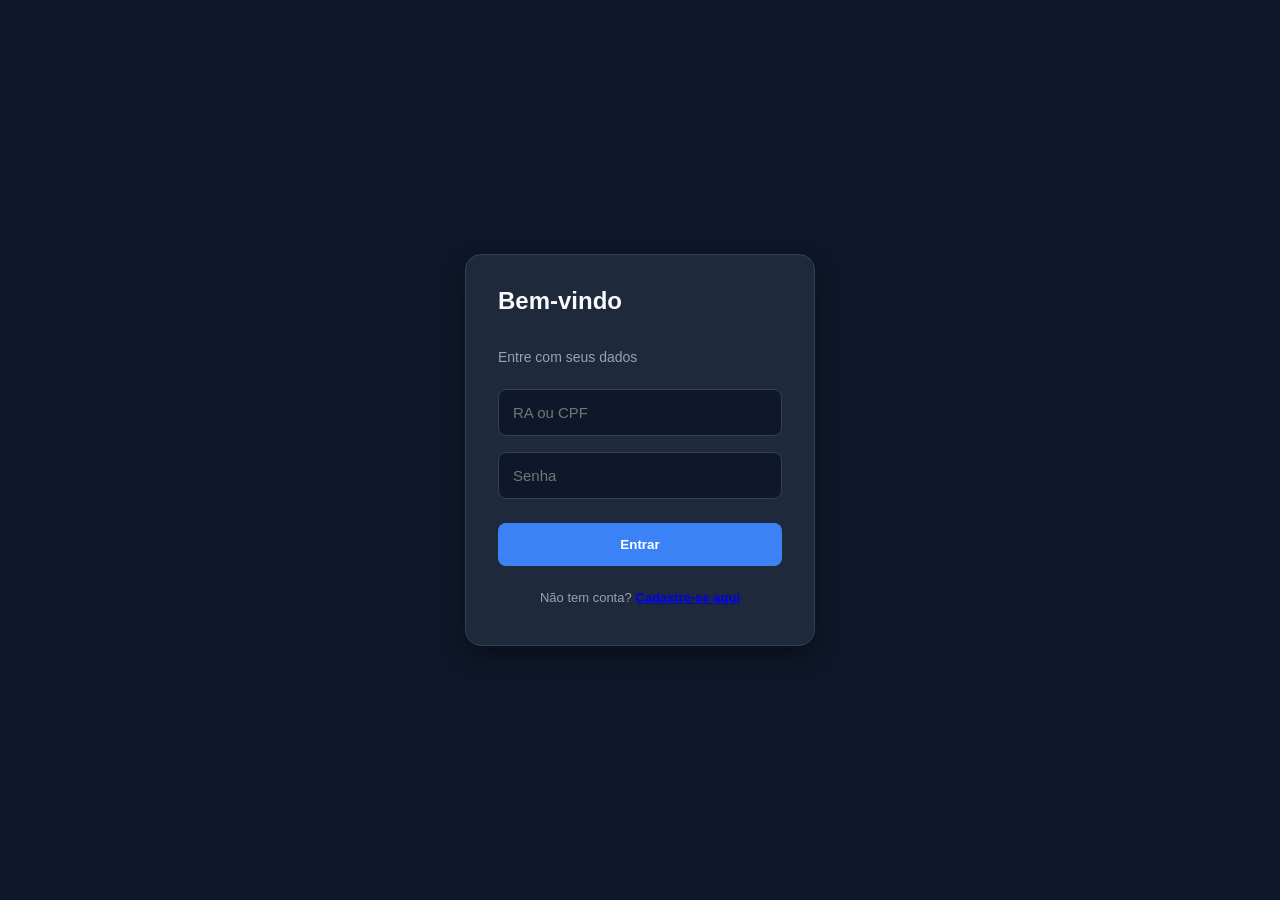
==== index.html @ c2293a30 "feat: estructure and stilization login" ====
<!DOCTYPE html>
<html lang="pt-BR">

<head>
    <meta charset="UTF-8">
    <meta name="viewport" content="width=device-width, initial-scale=1.0">
    <title>Acesso - Bilhete Único</title>
    <link rel="stylesheet" href="Styles/Login.css">
    <script src="scripts/login.js" defer></script>
</head>

<body>

    <div class="container">

        <form id="login-form">
            <h2>Bem-vindo</h2>
            <p>Entre com seus dados</p>
            <input type="text" placeholder="RA ou CPF" required>
            <input type="password" placeholder="Senha" required>
            <button type="submit">Entrar</button>
            <p class="toggle-link">Não tem conta? <span onclick="toggleForm()"><a href="pages/cadastro.html">Cadastre-se aqui</a></span></p>
        </form>

        <form id="register-form" style="display: none;">
            <h2>Criar Conta</h2>
            <p>Preencha os dados escolares</p>
            <input type="text" placeholder="Nome Completo" required>
            <input type="text" placeholder="RA ou CPF" required>
            <input type="password" placeholder="Crie uma senha" required>
            <button type="submit">Finalizar Cadastro</button>
            <p class="toggle-link">Já possui conta? <span onclick="toggleForm()">Entrar</span></p>
        </form>
    </div>

</body>

</html>
---- Styles/Login.css ----
@import url(global.css);

.container {
    width: 100%;
    max-width: 350px;
    padding: 24px;
}

#login-form, #register-form {
    background: var(--card-bg);
    padding: 32px;
    border-radius: 16px;
    box-shadow: 0px 10px 25px rgba(0, 0, 0, 0.4);
    display: flex;
    flex-direction: column;
    gap: 16px;
    border: 1px solid var(--border-color);
}

h2 {
    color: var(--text-color);
    margin: 0px 0px 4px 0px;
    font-size: 24px;
}

p {
    color: var(--text-muted);
    margin-bottom: 8px;
    font-size: 14px;
}

input {
    background-color: #0f172a;
    color: var(--text-color);
    padding: 14px;
    border: 1px solid var(--border-color);
    border-radius: 8px;
    font-size: 15px;
    transition: border 0.3s ease;
}

input:focus {
    outline: none;
    border-color: var(--primary-color);
}

button {
    background-color: var(--primary-color);
    color: #ffffff;
    padding: 14px;
    border: none;
    border-radius: 8px;
    font-weight: 600;
    cursor: pointer;
    transition: transform 0.2s, background 0.3s;
    margin-top: 8px;
}

button:hover {
    background-color: #2563eb;
}

button:active {
    transform: scale(0.98);
}

.toggle-link {
    text-align: center;
    font-size: 13px;
    color: var(--text-muted);
    margin-top: 8px;
}

.toggle-link span {
    color: var(--primary-color);
    font-weight: bold;
    cursor: pointer;
    text-decoration: underline;
}

.toast-message {
    position: fixed;
    top: 50%;
    left: 50%;
    transform: translate(-50%, -50%) scale(0.9);
    background-color: var(--card-bg);
    color: var(--text-color);
    padding: 32px;
    border-radius: 16px;
    border: 1px solid var(--border-color);
    box-shadow: 0px 20px 40px rgba(0, 0, 0, 0.6);
    font-family: var(--font-main);
    font-size: 15px;
    font-weight: 500;
    text-align: center;
    width: 100%;
    max-width: 350px;
    box-sizing: border-box;
    z-index: 1000;
    opacity: 0;
    pointer-events: none;
    transition: opacity 0.3s ease, transform 0.3s ease;
}

.toast-message.show {
    opacity: 1;
    transform: translate(-50%, -50%) scale(1);
}
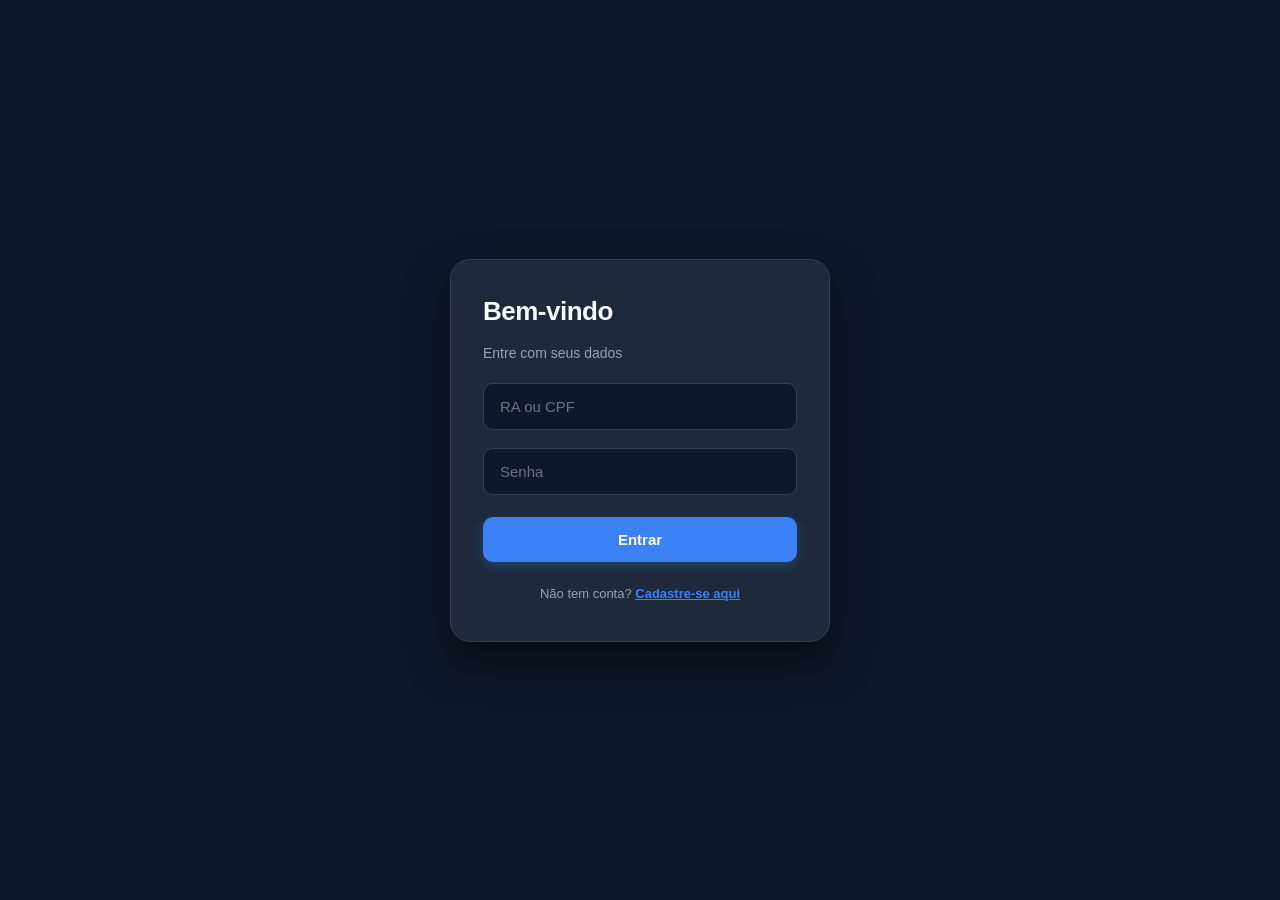
==== commit 3b11061f: "feat: estructure and corretion bugs" ====
--- a/index.html
+++ b/index.html
@@ -4,34 +4,154 @@
 <head>
     <meta charset="UTF-8">
     <meta name="viewport" content="width=device-width, initial-scale=1.0">
-    <title>Acesso - Bilhete Único</title>
-    <link rel="stylesheet" href="Styles/Login.css">
-    <script src="scripts/login.js" defer></script>
+    <title>Bilhete Único Estudantil</title>
+    <link rel="stylesheet" href="style.css">
+    <script src="script.js" defer></script>
 </head>
 
 <body>
 
-    <div class="container">
-
-        <form id="login-form">
+    <section id="login-view" class="view-section active">
+        <form id="login-form" class="form-box">
             <h2>Bem-vindo</h2>
             <p>Entre com seus dados</p>
             <input type="text" placeholder="RA ou CPF" required>
             <input type="password" placeholder="Senha" required>
-            <button type="submit">Entrar</button>
-            <p class="toggle-link">Não tem conta? <span onclick="toggleForm()"><a href="pages/cadastro.html">Cadastre-se aqui</a></span></p>
+            <button type="submit" class="btn-primary">Entrar</button>
+            <p class="toggle-link">Não tem conta? <span onclick="switchView('register-view')">Cadastre-se aqui</span>
+            </p>
         </form>
+    </section>
 
-        <form id="register-form" style="display: none;">
+
+    <section id="register-view" class="view-section">
+        <form id="register-form" class="form-box">
             <h2>Criar Conta</h2>
             <p>Preencha os dados escolares</p>
             <input type="text" placeholder="Nome Completo" required>
             <input type="text" placeholder="RA ou CPF" required>
             <input type="password" placeholder="Crie uma senha" required>
-            <button type="submit">Finalizar Cadastro</button>
-            <p class="toggle-link">Já possui conta? <span onclick="toggleForm()">Entrar</span></p>
+            <button type="submit" class="btn-primary">Finalizar Cadastro</button>
+            <p class="toggle-link">Já possui conta? <span onclick="switchView('login-view')">Entrar</span></p>
         </form>
-    </div>
+    </section>
+
+
+    <section id="home-view" class="view-section">
+        <header class="app-header">
+            <div class="user-profile-info">
+                <div class="user-welcome">
+                    <span class="welcome-label">Bem-vindo de volta,</span>
+                    <h1 id="student-name">Kayk Martins</h1>
+                </div>
+            </div>
+            <a href="#" onclick="switchView('login-view'); return false;" class="logout-btn"
+                title="Encerrar Sessão">Sair</a>
+        </header>
+
+        <div class="card-flip-container" onclick="flipCard()" role="button" aria-label="Virar cartão virtual">
+            <div class="virtual-card">
+                <div class="card-face card-front">
+                    <div class="card-top">
+                        <span class="card-brand">BILHETE ÚNICO</span>
+                        <span class="card-type">ESTUDANTE</span>
+                    </div>
+                    <div class="card-chip">
+                        <div class="chip-line"></div>
+                        <div class="chip-line"></div>
+                    </div>
+                    <div class="card-center">
+                        <span class="card-number">•••• •••• •••• 8492</span>
+                    </div>
+                    <div class="card-bottom">
+                        <div class="card-info-group">
+                            <span class="card-label">INSTITUIÇÃO</span>
+                            <span class="card-value">E.E. Calhim Manoel Abud</span>
+                        </div>
+                        <div class="card-info-group text-right">
+                            <span class="card-label">VALIDADE</span>
+                            <span class="card-value">12/2026</span>
+                        </div>
+                    </div>
+                </div>
+
+                <div class="card-face card-back">
+                    <div class="qr-code-box">
+                        <div class="qr-grid">
+                            <div class="qr-pixel"></div>
+                            <div class="qr-pixel light"></div>
+                            <div class="qr-pixel"></div>
+                            <div class="qr-pixel"></div>
+                            <div class="qr-pixel light"></div>
+                            <div class="qr-pixel"></div>
+                            <div class="qr-pixel light"></div>
+                            <div class="qr-pixel"></div>
+                            <div class="qr-pixel light"></div>
+                            <div class="qr-pixel"></div>
+                            <div class="qr-pixel light"></div>
+                            <div class="qr-pixel"></div>
+                            <div class="qr-pixel"></div>
+                            <div class="qr-pixel light"></div>
+                            <div class="qr-pixel"></div>
+                            <div class="qr-pixel"></div>
+                            <div class="qr-pixel light"></div>
+                            <div class="qr-pixel"></div>
+                            <div class="qr-pixel light"></div>
+                            <div class="qr-pixel light"></div>
+                            <div class="qr-pixel"></div>
+                            <div class="qr-pixel light"></div>
+                            <div class="qr-pixel"></div>
+                            <div class="qr-pixel light"></div>
+                            <div class="qr-pixel"></div>
+                            <div class="qr-pixel light"></div>
+                            <div class="qr-pixel"></div>
+                            <div class="qr-pixel"></div>
+                            <div class="qr-pixel light"></div>
+                            <div class="qr-pixel"></div>
+                            <div class="qr-pixel light"></div>
+                            <div class="qr-pixel"></div>
+                            <div class="qr-pixel light"></div>
+                            <div class="qr-pixel"></div>
+                            <div class="qr-pixel light"></div>
+                            <div class="qr-pixel"></div>
+                        </div>
+                    </div>
+                    <span class="card-back-text">Aproxime da máquina de recarga</span>
+                </div>
+            </div>
+        </div>
+
+        <div class="balance-section">
+            <div class="balance-card">
+                <span class="balance-title">Saldo Escolar</span>
+                <span class="balance-value">48 <small>passagens</small></span>
+            </div>
+            <div class="balance-card">
+                <span class="balance-title">Carteira Digital</span>
+                <span class="balance-value">R$ 25,00</span>
+            </div>
+        </div>
+
+        <div class="lines-section">
+            <h2>Linhas Próximas</h2>
+            <div class="line-item">
+                <div class="line-badge">6071-10</div>
+                <div class="line-details">
+                    <span class="line-name">Jardim Orion</span>
+                    <span class="line-status green">Chegando em 4 min</span>
+                </div>
+            </div>
+            <div class="line-item">
+                <div class="line-badge">819C-10</div>
+                <div class="line-details">
+                    <span class="line-name">Metrô Conceição / Jabaquara</span>
+                    <span class="line-status">Próximo: 15 min</span>
+                </div>
+            </div>
+        </div>
+
+        <button class="btn-primary" onclick="simularUso()">Simular Catraca</button>
+    </section>
 
 </body>
 
--- a/style.css
+++ b/style.css
@@ -0,0 +1,436 @@
+@import url(global.css);
+
+body {
+    background-color: #0f172a;
+    color: var(--text-color);
+    font-family: var(--font-main);
+    margin: 0;
+    padding: 0;
+    display: flex;
+    justify-content: center;
+    align-items: center;
+    min-height: 100vh;
+}
+
+.view-section {
+    display: none;
+    width: 100%;
+    max-width: 420px;
+    padding: 20px;
+    box-sizing: border-box;
+}
+
+.view-section.active {
+    display: flex;
+    flex-direction: column;
+    gap: 20px;
+    align-items: center;
+}
+
+/* Formulários (Login / Cadastro) */
+.form-box {
+    background: var(--card-bg);
+    padding: 36px 32px;
+    border-radius: 20px;
+    box-shadow: 0px 20px 40px rgba(0, 0, 0, 0.5);
+    display: flex;
+    flex-direction: column;
+    gap: 18px;
+    border: 1px solid var(--border-color);
+    width: 100%;
+    box-sizing: border-box;
+}
+
+h2 {
+    color: var(--text-color);
+    margin: 0;
+    font-size: 26px;
+    font-weight: 700;
+    letter-spacing: -0.5px;
+}
+
+p {
+    color: var(--text-muted);
+    margin: 0 0 4px 0;
+    font-size: 14px;
+}
+
+input {
+    background-color: #0f172a;
+    color: var(--text-color);
+    padding: 14px 16px;
+    border: 1px solid var(--border-color);
+    border-radius: 10px;
+    font-size: 15px;
+    font-family: inherit;
+    transition: all 0.3s ease;
+}
+
+input::placeholder {
+    color: #64748b;
+}
+
+input:focus {
+    outline: none;
+    border-color: var(--primary-color);
+    box-shadow: 0 0 0 3px rgba(59, 130, 246, 0.15);
+}
+
+.btn-primary {
+    background-color: var(--primary-color);
+    color: #ffffff;
+    padding: 14px;
+    border: none;
+    border-radius: 10px;
+    font-weight: 600;
+    font-size: 15px;
+    font-family: inherit;
+    cursor: pointer;
+    text-align: center;
+    text-decoration: none;
+    transition: all 0.2s ease;
+    margin-top: 4px;
+    box-shadow: 0px 4px 12px rgba(59, 130, 246, 0.3);
+    display: block;
+    width: 100%;
+    box-sizing: border-box;
+}
+
+.btn-primary:hover {
+    background-color: #2563eb;
+    box-shadow: 0px 6px 16px rgba(59, 130, 246, 0.4);
+}
+
+.btn-primary:active {
+    transform: scale(0.98);
+}
+
+.toggle-link {
+    text-align: center;
+    font-size: 13px;
+    color: var(--text-muted);
+    margin-top: 6px;
+}
+
+.toggle-link span {
+    color: var(--primary-color);
+    font-weight: 600;
+    cursor: pointer;
+    text-decoration: underline;
+}
+
+/* Estilos do Painel Home */
+.app-header {
+    width: 100%;
+    display: flex;
+    justify-content: space-between;
+    align-items: center;
+}
+
+.welcome-label {
+    color: var(--text-muted);
+    font-size: 13px;
+}
+
+.app-header h1 {
+    color: var(--text-color);
+    font-size: 20px;
+    margin: 0px;
+}
+
+.logout-btn {
+    background-color: transparent;
+    color: #ef4444;
+    border: 1px solid #7f1d1d;
+    padding: 8px 16px;
+    border-radius: 8px;
+    font-size: 13px;
+    font-weight: 600;
+    cursor: pointer;
+    transition: background 0.2s;
+    text-decoration: none;
+}
+
+.logout-btn:hover {
+    background-color: #7f1d1d;
+    color: #ffffff;
+}
+
+/* Cartão Virtual 3D */
+.card-flip-container {
+    perspective: 1000px;
+    width: 100%;
+    height: 190px;
+    cursor: pointer;
+}
+
+.virtual-card {
+    position: relative;
+    width: 100%;
+    height: 100%;
+    transform-style: preserve-3d;
+    transition: transform 0.6s ease;
+}
+
+.card-flip-container.flipped .virtual-card {
+    transform: rotateY(180deg);
+}
+
+.card-face {
+    position: absolute;
+    width: 100%;
+    height: 100%;
+    backface-visibility: hidden;
+    border-radius: 16px;
+    box-shadow: 0px 15px 35px rgba(0, 0, 0, 0.5);
+    border: 1px solid var(--border-color);
+    box-sizing: border-box;
+}
+
+.card-front {
+    background: linear-gradient(135deg, #1e293b 0%, #0f172a 100%);
+    padding: 24px;
+    display: flex;
+    flex-direction: column;
+    justify-content: space-between;
+}
+
+.card-back {
+    background: linear-gradient(135deg, #0f172a 0%, #1e293b 100%);
+    padding: 24px;
+    display: flex;
+    flex-direction: column;
+    align-items: center;
+    justify-content: center;
+    transform: rotateY(180deg);
+}
+
+.card-top {
+    display: flex;
+    justify-content: space-between;
+    align-items: center;
+}
+
+.card-brand {
+    font-weight: 800;
+    font-size: 14px;
+    letter-spacing: 1px;
+    color: var(--text-color);
+}
+
+.card-type {
+    background-color: var(--primary-color);
+    color: #ffffff;
+    font-size: 10px;
+    font-weight: 700;
+    padding: 4px 8px;
+    border-radius: 6px;
+}
+
+.card-chip {
+    width: 36px;
+    height: 28px;
+    background: linear-gradient(135deg, #cbd5e1 0%, #94a3b8 100%);
+    border-radius: 4px;
+    display: flex;
+    flex-direction: column;
+    justify-content: center;
+    gap: 4px;
+    padding: 0px 4px;
+    box-sizing: border-box;
+}
+
+.chip-line {
+    width: 100%;
+    height: 1px;
+    background-color: #475569;
+}
+
+.card-center {
+    font-family: monospace;
+    font-size: 18px;
+    letter-spacing: 2px;
+    color: var(--text-color);
+}
+
+.card-bottom {
+    display: flex;
+    justify-content: space-between;
+    align-items: flex-end;
+}
+
+.card-info-group {
+    display: flex;
+    flex-direction: column;
+}
+
+.card-label {
+    font-size: 9px;
+    color: var(--text-muted);
+    letter-spacing: 0.5px;
+}
+
+.card-value {
+    font-size: 12px;
+    font-weight: 600;
+    color: var(--text-color);
+}
+
+.text-right {
+    text-align: right;
+}
+
+.qr-code-box {
+    background-color: #ffffff;
+    padding: 10px;
+    border-radius: 8px;
+    display: flex;
+    justify-content: center;
+    align-items: center;
+}
+
+.qr-grid {
+    width: 72px;
+    height: 72px;
+    display: grid;
+    grid-template-columns: repeat(6, 1fr);
+    grid-template-rows: repeat(6, 1fr);
+    gap: 2px;
+}
+
+.qr-pixel {
+    background-color: #0f172a;
+    border-radius: 1px;
+}
+
+.qr-pixel.light {
+    background-color: #ffffff;
+}
+
+.card-back-text {
+    font-size: 11px;
+    color: var(--text-muted);
+    margin-top: 10px;
+    text-align: center;
+}
+
+/* Saldos e Linhas */
+.balance-section {
+    display: flex;
+    gap: 12px;
+    width: 100%;
+}
+
+.balance-card {
+    flex: 1;
+    background-color: var(--card-bg);
+    border: 1px solid var(--border-color);
+    padding: 16px;
+    border-radius: 12px;
+    display: flex;
+    flex-direction: column;
+    gap: 6px;
+}
+
+.balance-title {
+    font-size: 12px;
+    color: var(--text-muted);
+}
+
+.balance-value {
+    font-size: 18px;
+    font-weight: 700;
+    color: var(--text-color);
+}
+
+.balance-value small {
+    font-size: 12px;
+    font-weight: 400;
+    color: var(--text-muted);
+}
+
+.lines-section {
+    display: flex;
+    flex-direction: column;
+    gap: 12px;
+    width: 100%;
+}
+
+.lines-section h2 {
+    font-size: 16px;
+    color: var(--text-color);
+    margin: 0px;
+}
+
+.line-item {
+    background-color: var(--card-bg);
+    border: 1px solid var(--border-color);
+    padding: 14px;
+    border-radius: 12px;
+    display: flex;
+    align-items: center;
+    gap: 16px;
+}
+
+.line-badge {
+    background-color: #0f172a;
+    color: var(--primary-color);
+    border: 1px solid var(--border-color);
+    font-weight: 700;
+    font-size: 12px;
+    padding: 8px 10px;
+    border-radius: 8px;
+    min-width: 60px;
+    text-align: center;
+}
+
+.line-details {
+    display: flex;
+    flex-direction: column;
+    gap: 2px;
+}
+
+.line-name {
+    font-size: 14px;
+    font-weight: 600;
+    color: var(--text-color);
+}
+
+.line-status {
+    font-size: 12px;
+    color: var(--text-muted);
+}
+
+.line-status.green {
+    color: #22c55e;
+    font-weight: 600;
+}
+
+/* Toast Global */
+.toast-message {
+    position: fixed;
+    top: 50%;
+    left: 50%;
+    transform: translate(-50%, -50%) scale(0.9);
+    background-color: var(--card-bg);
+    color: var(--text-color);
+    padding: 24px 32px;
+    border-radius: 16px;
+    border: 1px solid var(--border-color);
+    box-shadow: 0px 25px 50px rgba(0, 0, 0, 0.7);
+    font-size: 15px;
+    font-weight: 500;
+    text-align: center;
+    width: 100%;
+    max-width: 340px;
+    box-sizing: border-box;
+    z-index: 1000;
+    opacity: 0;
+    pointer-events: none;
+    transition: opacity 0.3s ease, transform 0.3s ease;
+}
+
+.toast-message.show {
+    opacity: 1;
+    transform: translate(-50%, -50%) scale(1);
+}
